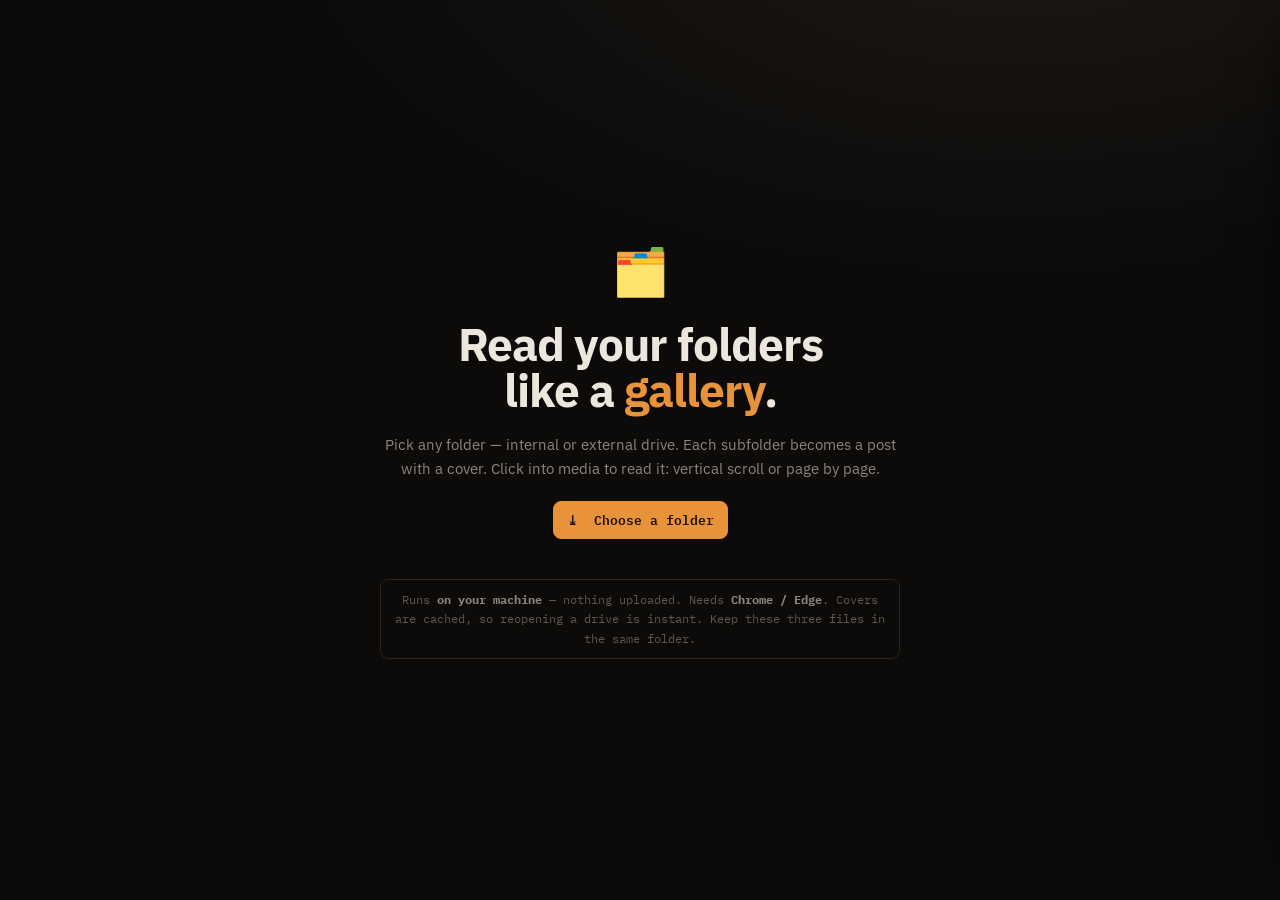
==== index.html @ b705c21a "Commit v1.1.0 feat: add gallery folder reader with media browsing and thumbnail caching  - Implement" ====
<!doctype html>
<html lang="en">
<head>
<meta charset="utf-8">
<meta name="viewport" content="width=device-width, initial-scale=1, viewport-fit=cover">
<title>Gallery — folder reader</title>
<link rel="preconnect" href="https://fonts.googleapis.com">
<link rel="preconnect" href="https://fonts.gstatic.com" crossorigin>
<link href="https://fonts.googleapis.com/css2?family=IBM+Plex+Mono:wght@400;500;600&family=IBM+Plex+Sans:wght@400;500;600;700&display=swap" rel="stylesheet">
<link rel="stylesheet" href="./styles.css">
</head>
<body>

<div id="prog"></div>

<header id="bar" style="display:none">
  <div class="brand">▚ <b>GALLERY</b></div>
  <nav class="crumbs" id="crumbs"></nav>
  <input id="filter" class="filter" placeholder="filter…" autocomplete="off" spellcheck="false">
  <button class="btn ghost icon" id="settingsBtn" title="Settings">⚙</button>
  <button class="btn ghost" id="rootBtn" title="Open a different root folder">⤓ folder</button>
</header>

<section id="intro">
  <div class="ico">🗂️</div>
  <h1>Read your folders<br>like a <span>gallery</span>.</h1>
  <p>Pick any folder — internal or external drive. Each subfolder becomes a post with a cover. Click into media to read it: vertical scroll or page by page.</p>
  <div class="acts">
    <button class="btn solid" id="pick">⤓ &nbsp;Choose a folder</button>
  </div>
  <div class="recents" id="recents"></div>
  <div class="note">Runs <b>on your machine</b> — nothing uploaded. Needs <b>Chrome / Edge</b>. Covers are cached, so reopening a drive is instant. Keep these three files in the same folder.</div>
</section>

<main id="main" style="display:none"></main>

<div id="reader">
  <div class="rbar">
    <span class="rtitle" id="rtitle"></span>
    <span class="rcount" id="rcount"></span>
    <div class="spacer" style="flex:1"></div>
    <div class="seg">
      <button id="mScroll" class="act">↕ scroll</button>
      <button id="mPage">⇄ pages</button>
    </div>
    <button class="rclose" id="slide" title="Slideshow (s)">▶</button>
    <button class="rclose" id="rclose" title="Close (Esc)">✕</button>
  </div>
  <div class="scroll" id="scroll"></div>
  <div class="paged" id="paged">
    <div class="zone l" id="zL"></div>
    <div class="zone r" id="zR"></div>
    <button class="nav l" id="navL">‹</button>
    <div class="stage" id="stage"></div>
    <button class="nav r" id="navR">›</button>
  </div>
</div>

<aside id="settings" class="drawer">
  <div class="dhead"><span>⚙ Settings</span><button class="rclose" id="sClose">✕</button></div>
  <div class="sect"><h4>Card size</h4>
    <div class="seg" id="segDensity"><button data-v="compact">compact</button><button data-v="cozy">cozy</button><button data-v="large">large</button></div></div>
  <div class="sect"><h4>Reading width · scroll</h4>
    <div class="seg" id="segWidth"><button data-v="narrow">narrow</button><button data-v="medium">medium</button><button data-v="full">full</button></div></div>
  <div class="sect"><h4>Order</h4>
    <div class="seg" id="segSort"><button data-v="name">name ↑</button><button data-v="nameDesc">name ↓</button><button data-v="shuffle">shuffle</button></div></div>
  <div class="sect"><h4>Snap scrolling</h4>
    <div class="seg" id="segSnap"><button data-v="on">on</button><button data-v="off">off</button></div></div>
  <div class="sect"><h4>Thumbnail cache</h4>
    <div class="cacheline" id="cacheStat">—</div>
    <button class="btn" id="clearCache">Clear cache</button></div>
</aside>
<div id="backdrop"></div>

<div class="toast" id="toast"></div>

<script src="./app.js"></script>
</body>
</html>
---- styles.css ----
/* ====================================================================
   Gallery — folder reader · styles
   ==================================================================== */
:root{
  --bg:#0c0b0a; --bg2:#141210; --panel:#1a1714;
  --line:#2a2521; --line2:#3a332c;
  --txt:#ece6dd; --dim:#8c857b; --faint:#5d574e;
  --accent:#e8923a; --accent2:#f0b46a; --bad:#d8503c;
  --mono:"IBM Plex Mono",ui-monospace,Menlo,Consolas,monospace;
  --sans:"IBM Plex Sans",system-ui,sans-serif;
  --r:10px; --ease:cubic-bezier(.2,.7,.2,1);
  --card-min:216px; --read-w:1000px;
}
*{box-sizing:border-box;margin:0;padding:0}
html,body{height:100%}
body{
  background:radial-gradient(1200px 600px at 80% -10%, #1c1814 0%, transparent 60%), var(--bg);
  color:var(--txt); font-family:var(--sans); -webkit-font-smoothing:antialiased; overflow-x:hidden;
}
button{font:inherit;color:inherit;cursor:pointer;background:none;border:none}
input{font:inherit}

/* progress (slow disks) */
#prog{position:fixed;left:0;top:0;height:2px;width:100%;z-index:130;overflow:hidden;opacity:0;transition:opacity .2s;pointer-events:none}
#prog.go{opacity:1}
#prog::before{content:"";position:absolute;left:-40%;width:40%;height:100%;background:var(--accent);animation:ind 1.1s infinite var(--ease)}
@keyframes ind{0%{left:-40%}100%{left:100%}}

/* header */
header{position:sticky;top:0;z-index:40;display:flex;align-items:center;gap:12px;padding:12px 18px;
  background:rgba(12,11,10,.82);backdrop-filter:blur(14px);border-bottom:1px solid var(--line)}
.brand{font-family:var(--mono);font-weight:600;letter-spacing:.5px;font-size:13px;color:var(--accent);white-space:nowrap}
.brand b{color:var(--txt)}
.crumbs{display:flex;align-items:center;gap:6px;flex-wrap:wrap;font-family:var(--mono);font-size:13px;overflow:hidden;flex:1;min-width:0}
.crumbs button{color:var(--dim);padding:2px 6px;border-radius:6px;max-width:240px;overflow:hidden;text-overflow:ellipsis;white-space:nowrap;transition:color .15s,background .15s}
.crumbs button:hover{color:var(--txt);background:var(--panel)}
.crumbs button:last-child{color:var(--txt)}
.crumbs .sep{color:var(--faint)}
.filter{font-family:var(--mono);font-size:12.5px;background:var(--bg2);border:1px solid var(--line2);color:var(--txt);border-radius:8px;padding:6px 10px;width:128px;transition:width .22s var(--ease),border-color .15s}
.filter::placeholder{color:var(--faint)}
.filter:focus{outline:none;border-color:var(--accent);width:188px}
.btn{border:1px solid var(--line2);border-radius:8px;padding:7px 13px;font-family:var(--mono);font-size:12.5px;color:var(--txt);
  display:inline-flex;align-items:center;gap:8px;white-space:nowrap;transition:border-color .15s,background .15s,transform .06s,box-shadow .15s}
.btn:hover{border-color:var(--accent);background:var(--panel);box-shadow:0 0 0 3px rgba(232,146,58,.08)}
.btn:active{transform:translateY(1px) scale(.985)}
.btn.solid{background:var(--accent);color:#1a1208;border-color:var(--accent);font-weight:600}
.btn.solid:hover{background:var(--accent2);box-shadow:0 6px 18px -8px rgba(232,146,58,.7)}
.btn.ghost{color:var(--dim)} .btn.ghost:hover{color:var(--txt)}
.btn.icon{padding:7px 10px;font-size:15px}

/* intro */
#intro{min-height:100dvh;display:flex;flex-direction:column;align-items:center;justify-content:center;text-align:center;padding:40px 24px;gap:20px}
#intro>*{animation:rise .6s var(--ease) both}
#intro .ico{font-size:46px;animation-delay:.02s}
#intro h1{font-weight:700;font-size:clamp(28px,5vw,46px);letter-spacing:-1px;line-height:1;animation-delay:.08s}
#intro h1 span{color:var(--accent)}
#intro p{color:var(--dim);max-width:520px;line-height:1.6;font-size:15px;animation-delay:.14s}
#intro .acts{display:flex;gap:10px;flex-wrap:wrap;justify-content:center;animation-delay:.2s}
.recents{display:flex;flex-direction:column;gap:6px;align-items:center;animation-delay:.24s}
.recents .rec{font-family:var(--mono);font-size:12px;color:var(--dim);border:1px solid var(--line);border-radius:7px;padding:6px 12px;transition:.15s;max-width:80vw;overflow:hidden;text-overflow:ellipsis;white-space:nowrap}
.recents .rec:hover{color:var(--txt);border-color:var(--accent2);background:var(--panel)}
#intro .note{font-family:var(--mono);font-size:11.5px;color:var(--faint);border:1px solid var(--line);border-radius:8px;padding:10px 14px;max-width:520px;line-height:1.7;animation-delay:.3s}
#intro .note b{color:var(--dim)}

/* grid */
main{padding:20px 18px 90px;max-width:1600px;margin:0 auto}
.here{display:flex;align-items:center;gap:14px;flex-wrap:wrap;border:1px solid var(--line);background:linear-gradient(180deg,var(--panel),var(--bg2));border-radius:var(--r);padding:14px 16px;margin-bottom:22px;animation:rise .4s var(--ease) both}
.here .lbl{font-family:var(--mono);font-size:12.5px;color:var(--dim)} .here .lbl b{color:var(--txt)}
.grid{display:grid;gap:16px;grid-template-columns:repeat(auto-fill,minmax(var(--card-min),1fr))}
.card{border:1px solid var(--line);border-radius:var(--r);overflow:hidden;background:var(--bg2);display:flex;flex-direction:column;
  opacity:0;transform:translateY(12px);animation:rise .45s var(--ease) forwards;transition:border-color .18s,transform .18s var(--ease),box-shadow .18s}
.card.hide{display:none}
.card:hover{border-color:var(--line2);transform:translateY(-3px);box-shadow:0 14px 30px -18px rgba(0,0,0,.9)}
.card:hover .cover .open-hint{opacity:1;transform:none}
.card:hover .cover .img{transform:scale(1.06)}
.cover{position:relative;aspect-ratio:4/5;overflow:hidden;cursor:pointer;background:repeating-linear-gradient(45deg,#15120f 0 10px,#171310 10px 20px)}
.cover .img{position:absolute;inset:0;width:100%;height:100%;object-fit:cover;display:block;background:#0a0908;opacity:0;transform:scale(1.02);transition:opacity .45s ease,transform .55s var(--ease)}
.cover .img.in{opacity:1;transform:none}
.cover .ph{position:absolute;inset:0;display:flex;align-items:center;justify-content:center;color:var(--faint);font-size:30px}
.cover .badge{position:absolute;left:8px;top:8px;display:flex;gap:6px;flex-wrap:wrap;z-index:2}
.chip{font-family:var(--mono);font-size:10.5px;line-height:1;background:rgba(8,7,6,.8);border:1px solid var(--line2);color:var(--dim);padding:4px 6px;border-radius:6px;backdrop-filter:blur(4px)}
.chip.vid{color:var(--accent2);border-color:#5a3f1e}
.cover .open-hint{position:absolute;right:8px;bottom:8px;z-index:2;opacity:0;transform:translateY(4px);transition:opacity .18s,transform .18s var(--ease);
  font-family:var(--mono);font-size:10.5px;color:#1a1208;background:var(--accent);padding:4px 8px;border-radius:6px;font-weight:600}
.meta{display:flex;align-items:center;gap:8px;padding:10px 11px}
.meta .name{font-size:13.5px;font-weight:500;line-height:1.3;overflow:hidden;text-overflow:ellipsis;white-space:nowrap;flex:1}
.enter{border:1px solid var(--line2);border-radius:7px;width:30px;height:28px;display:grid;place-items:center;color:var(--dim);flex:none;font-size:15px;transition:.15s}
.enter:hover{color:var(--accent);border-color:var(--accent);background:var(--panel);transform:translateX(1px)}
.empty{color:var(--faint);font-family:var(--mono);font-size:13px;padding:60px 0;text-align:center}

/* shimmer */
.shim{position:relative;overflow:hidden}
.shim::after{content:"";position:absolute;inset:0;transform:translateX(-100%);background:linear-gradient(100deg,transparent 35%,rgba(232,146,58,.07) 50%,transparent 65%);animation:sh 1.5s infinite}
@keyframes sh{to{transform:translateX(100%)}}
@keyframes rise{to{opacity:1;transform:none}}

/* reader */
#reader{position:fixed;inset:0;z-index:90;background:#060504;display:none;flex-direction:column;opacity:0;transition:opacity .2s}
#reader.on{display:flex;opacity:1}
#reader.open-anim .rbar,#reader.open-anim .scroll,#reader.open-anim .paged{animation:fadeUp .35s var(--ease) both}
@keyframes fadeUp{from{opacity:0;transform:translateY(8px)}to{opacity:1;transform:none}}
.rbar{position:sticky;top:0;z-index:6;display:flex;align-items:center;gap:12px;padding:10px 16px;background:rgba(6,5,4,.72);backdrop-filter:blur(12px);border-bottom:1px solid var(--line);transition:opacity .28s,transform .28s var(--ease)}
#reader.hidebar .rbar{opacity:0;transform:translateY(-100%);pointer-events:none}
.rtitle{font-family:var(--mono);font-size:13px;color:var(--txt);overflow:hidden;text-overflow:ellipsis;white-space:nowrap}
.rcount{font-family:var(--mono);font-size:12px;color:var(--dim);white-space:nowrap}
.seg{display:flex;border:1px solid var(--line2);border-radius:8px;overflow:hidden}
.seg button{padding:6px 11px;font-family:var(--mono);font-size:11.5px;color:var(--dim);transition:background .18s,color .18s}
.seg button.act{background:var(--accent);color:#1a1208;font-weight:600}
.rclose{border:1px solid var(--line2);border-radius:8px;width:32px;height:30px;display:grid;place-items:center;color:var(--dim);font-size:15px;transition:.15s}
.rclose:hover{color:var(--txt);border-color:var(--accent)}
#rclose:hover{color:var(--bad);border-color:var(--bad);transform:rotate(90deg)}

.scroll{flex:1;overflow-y:auto;overflow-x:hidden;scroll-snap-type:y proximity;scroll-behavior:smooth;-webkit-overflow-scrolling:touch;overscroll-behavior:contain}
.scroll .item{display:flex;justify-content:center;padding:0 0 3px;scroll-snap-align:start;min-height:60vh}
.scroll .item.loaded{min-height:0}
.scroll .item>*{max-width:min(var(--read-w),100%);width:100%;height:auto;display:block;background:#0a0908;opacity:0;transition:opacity .3s ease}
.scroll .item.shown>*{opacity:1}

.paged{flex:1;position:relative;display:none;align-items:center;justify-content:center;overflow:hidden;touch-action:pan-y}
.paged.on{display:flex}
.paged .stage{max-width:100%;max-height:100%;display:flex;align-items:center;justify-content:center;will-change:opacity,transform}
.paged .stage>*{max-width:100vw;max-height:calc(100dvh - 8px);width:auto;height:auto;object-fit:contain;background:#060504}
.zone{position:absolute;top:0;bottom:0;width:34%;z-index:3}
.zone.l{left:0;cursor:w-resize}.zone.r{right:0;cursor:e-resize}
.paged.video .zone{pointer-events:none}
.nav{position:absolute;top:50%;z-index:4;width:46px;height:46px;border-radius:50%;display:grid;place-items:center;background:rgba(20,18,16,.7);border:1px solid var(--line2);color:var(--txt);font-size:20px;opacity:0;pointer-events:none;transform:translateY(-50%) scale(.92);transition:opacity .2s,transform .2s var(--ease),background .15s,color .15s}
.nav.l{left:14px}.nav.r{right:14px}
.nav.show{opacity:.92;pointer-events:auto;transform:translateY(-50%) scale(1)}
.nav.show:hover{background:var(--accent);color:#1a1208;border-color:var(--accent);transform:translateY(-50%) scale(1.08)}

/* settings drawer */
.drawer{position:fixed;top:0;right:0;height:100dvh;width:336px;max-width:88vw;z-index:120;background:var(--bg2);border-left:1px solid var(--line2);transform:translateX(102%);transition:transform .28s var(--ease);display:flex;flex-direction:column;overflow-y:auto;box-shadow:-20px 0 50px -30px #000}
.drawer.on{transform:none}
#backdrop{position:fixed;inset:0;background:rgba(0,0,0,.5);z-index:110;opacity:0;pointer-events:none;transition:opacity .25s}
#backdrop.on{opacity:1;pointer-events:auto}
.dhead{display:flex;align-items:center;justify-content:space-between;padding:15px 18px;border-bottom:1px solid var(--line);font-family:var(--mono);font-size:13px;color:var(--txt);position:sticky;top:0;background:var(--bg2);z-index:1}
.sect{padding:15px 18px;border-bottom:1px solid var(--line)}
.sect h4{font-family:var(--mono);font-size:10.5px;text-transform:uppercase;letter-spacing:1.2px;color:var(--dim);margin-bottom:10px;font-weight:600}
.drawer .seg{width:100%}
.drawer .seg button{flex:1;text-align:center}
.cacheline{font-family:var(--mono);font-size:12px;color:var(--dim);margin-bottom:11px}

.toast{position:fixed;left:50%;bottom:24px;transform:translateX(-50%) translateY(20px);background:var(--panel);border:1px solid var(--line2);color:var(--txt);padding:10px 16px;border-radius:9px;font-family:var(--mono);font-size:12.5px;z-index:200;opacity:0;transition:.25s;pointer-events:none;max-width:90vw}
.toast.on{opacity:1;transform:translateX(-50%) translateY(0)}

::-webkit-scrollbar{width:11px;height:11px}
::-webkit-scrollbar-thumb{background:var(--line2);border-radius:6px;border:3px solid var(--bg)}
::-webkit-scrollbar-track{background:transparent}
@media (prefers-reduced-motion:reduce){*{animation-duration:.01ms!important;transition-duration:.01ms!important}}
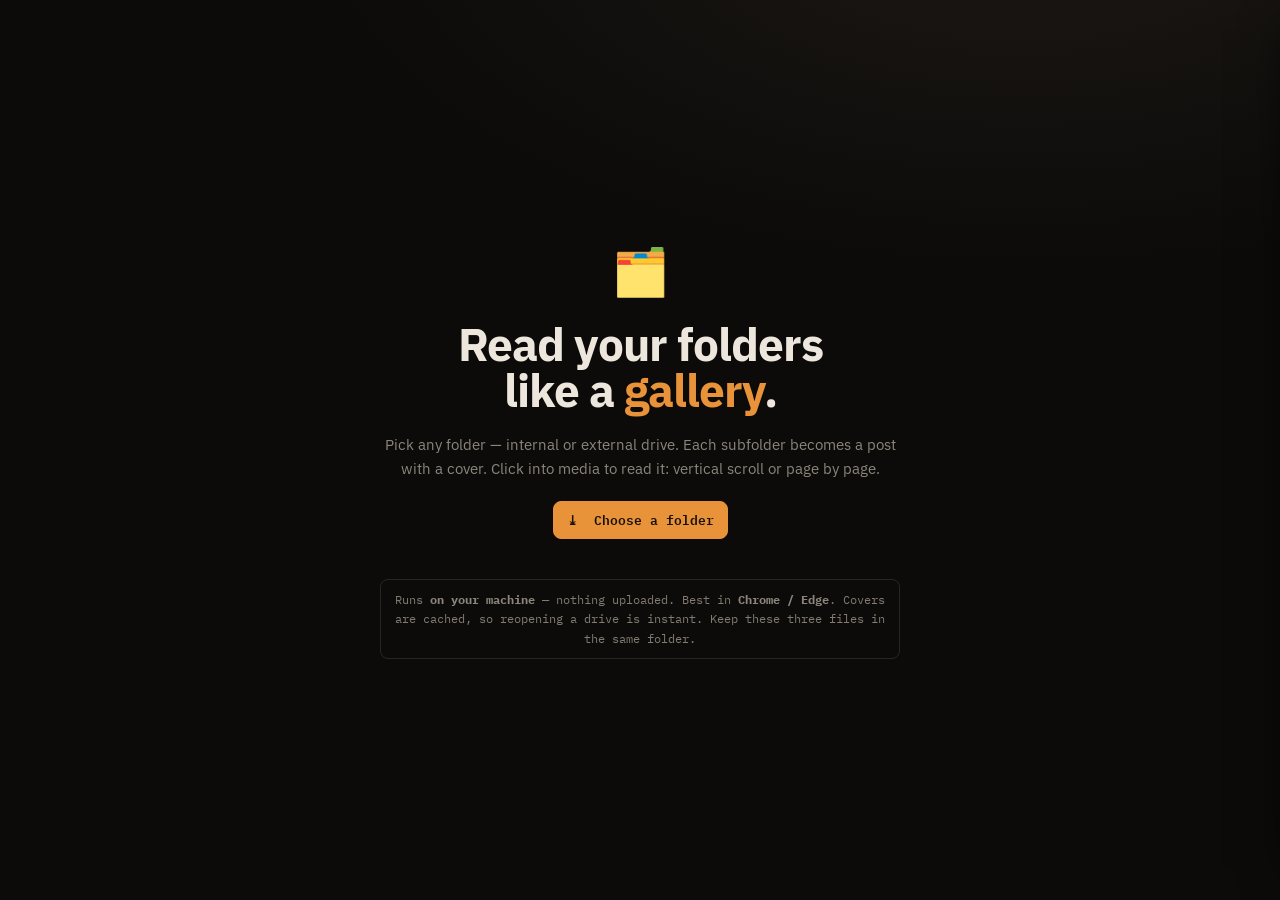
==== commit 93e7146e: "Implement improvements roadmap (mixed-content nav, a11y, viewer features, fallback) Implements all f" ====
--- a/index.html
+++ b/index.html
@@ -15,10 +15,10 @@
 
 <header id="bar" style="display:none">
   <div class="brand">▚ <b>GALLERY</b></div>
-  <nav class="crumbs" id="crumbs"></nav>
-  <input id="filter" class="filter" placeholder="filter…" autocomplete="off" spellcheck="false">
-  <button class="btn ghost icon" id="settingsBtn" title="Settings">⚙</button>
-  <button class="btn ghost" id="rootBtn" title="Open a different root folder">⤓ folder</button>
+  <nav class="crumbs" id="crumbs" aria-label="Breadcrumb"></nav>
+  <input id="filter" class="filter" placeholder="filter…" autocomplete="off" spellcheck="false" aria-label="Filter cards">
+  <button class="btn ghost icon" id="settingsBtn" title="Settings" aria-label="Open settings">⚙</button>
+  <button class="btn ghost" id="rootBtn" title="Open a different root folder" aria-label="Open a different root folder">⤓ folder</button>
 </header>
 
 <section id="intro">
@@ -29,35 +29,39 @@
     <button class="btn solid" id="pick">⤓ &nbsp;Choose a folder</button>
   </div>
   <div class="recents" id="recents"></div>
-  <div class="note">Runs <b>on your machine</b> — nothing uploaded. Needs <b>Chrome / Edge</b>. Covers are cached, so reopening a drive is instant. Keep these three files in the same folder.</div>
+  <div class="note" id="introNote">Runs <b>on your machine</b> — nothing uploaded. Best in <b>Chrome / Edge</b>. Covers are cached, so reopening a drive is instant. Keep these three files in the same folder.</div>
 </section>
 
 <main id="main" style="display:none"></main>
 
-<div id="reader">
+<div id="reader" role="dialog" aria-modal="true" aria-labelledby="rtitle">
   <div class="rbar">
     <span class="rtitle" id="rtitle"></span>
     <span class="rcount" id="rcount"></span>
     <div class="spacer" style="flex:1"></div>
-    <div class="seg">
-      <button id="mScroll" class="act">↕ scroll</button>
-      <button id="mPage">⇄ pages</button>
+    <div class="seg" id="segMode" role="group" aria-label="Reading mode">
+      <button id="mScroll" class="act" aria-pressed="true">↕ scroll</button>
+      <button id="mPage" aria-pressed="false">⇄ pages</button>
     </div>
-    <button class="rclose" id="slide" title="Slideshow (s)">▶</button>
-    <button class="rclose" id="rclose" title="Close (Esc)">✕</button>
+    <button class="rclose" id="infoBtn" title="Image info (i)" aria-label="Toggle image info" aria-pressed="false">ⓘ</button>
+    <button class="rclose" id="dlBtn" title="Download current item" aria-label="Download current item">⤓</button>
+    <button class="rclose" id="fsBtn" title="Fullscreen (f)" aria-label="Toggle fullscreen" aria-pressed="false">⛶</button>
+    <button class="rclose" id="slide" title="Slideshow (s)" aria-label="Toggle slideshow" aria-pressed="false">▶</button>
+    <button class="rclose" id="rclose" title="Close (Esc)" aria-label="Close reader">✕</button>
   </div>
   <div class="scroll" id="scroll"></div>
   <div class="paged" id="paged">
     <div class="zone l" id="zL"></div>
     <div class="zone r" id="zR"></div>
-    <button class="nav l" id="navL">‹</button>
+    <button class="nav l" id="navL" aria-label="Previous item">‹</button>
     <div class="stage" id="stage"></div>
-    <button class="nav r" id="navR">›</button>
+    <button class="nav r" id="navR" aria-label="Next item">›</button>
+    <div class="rinfo" id="rinfo"></div>
   </div>
 </div>
 
-<aside id="settings" class="drawer">
-  <div class="dhead"><span>⚙ Settings</span><button class="rclose" id="sClose">✕</button></div>
+<aside id="settings" class="drawer" aria-label="Settings">
+  <div class="dhead"><span>⚙ Settings</span><button class="rclose" id="sClose" aria-label="Close settings">✕</button></div>
   <div class="sect"><h4>Card size</h4>
     <div class="seg" id="segDensity"><button data-v="compact">compact</button><button data-v="cozy">cozy</button><button data-v="large">large</button></div></div>
   <div class="sect"><h4>Reading width · scroll</h4>
@@ -66,6 +70,8 @@
     <div class="seg" id="segSort"><button data-v="name">name ↑</button><button data-v="nameDesc">name ↓</button><button data-v="shuffle">shuffle</button></div></div>
   <div class="sect"><h4>Snap scrolling</h4>
     <div class="seg" id="segSnap"><button data-v="on">on</button><button data-v="off">off</button></div></div>
+  <div class="sect"><h4>Slideshow interval</h4>
+    <div class="seg" id="segSlide"><button data-v="2000">2s</button><button data-v="3500">3.5s</button><button data-v="6000">6s</button></div></div>
   <div class="sect"><h4>Thumbnail cache</h4>
     <div class="cacheline" id="cacheStat">—</div>
     <button class="btn" id="clearCache">Clear cache</button></div>
--- a/styles.css
+++ b/styles.css
@@ -4,7 +4,7 @@
 :root{
   --bg:#0c0b0a; --bg2:#141210; --panel:#1a1714;
   --line:#2a2521; --line2:#3a332c;
-  --txt:#ece6dd; --dim:#8c857b; --faint:#5d574e;
+  --txt:#ece6dd; --dim:#8c857b; --faint:#837b70;
   --accent:#e8923a; --accent2:#f0b46a; --bad:#d8503c;
   --mono:"IBM Plex Mono",ui-monospace,Menlo,Consolas,monospace;
   --sans:"IBM Plex Sans",system-ui,sans-serif;
@@ -19,6 +19,10 @@
 }
 button{font:inherit;color:inherit;cursor:pointer;background:none;border:none}
 input{font:inherit}
+
+/* visible keyboard focus (mouse users keep clean UI via :focus-visible) */
+:focus-visible{outline:2px solid var(--accent);outline-offset:2px}
+.filter:focus-visible{outline:2px solid var(--accent);outline-offset:1px}
 
 /* progress (slow disks) */
 #prog{position:fixed;left:0;top:0;height:2px;width:100%;z-index:130;overflow:hidden;opacity:0;transition:opacity .2s;pointer-events:none}
@@ -64,8 +68,6 @@
 
 /* grid */
 main{padding:20px 18px 90px;max-width:1600px;margin:0 auto}
-.here{display:flex;align-items:center;gap:14px;flex-wrap:wrap;border:1px solid var(--line);background:linear-gradient(180deg,var(--panel),var(--bg2));border-radius:var(--r);padding:14px 16px;margin-bottom:22px;animation:rise .4s var(--ease) both}
-.here .lbl{font-family:var(--mono);font-size:12.5px;color:var(--dim)} .here .lbl b{color:var(--txt)}
 .grid{display:grid;gap:16px;grid-template-columns:repeat(auto-fill,minmax(var(--card-min),1fr))}
 .card{border:1px solid var(--line);border-radius:var(--r);overflow:hidden;background:var(--bg2);display:flex;flex-direction:column;
   opacity:0;transform:translateY(12px);animation:rise .45s var(--ease) forwards;transition:border-color .18s,transform .18s var(--ease),box-shadow .18s}
@@ -108,7 +110,14 @@
 .seg button.act{background:var(--accent);color:#1a1208;font-weight:600}
 .rclose{border:1px solid var(--line2);border-radius:8px;width:32px;height:30px;display:grid;place-items:center;color:var(--dim);font-size:15px;transition:.15s}
 .rclose:hover{color:var(--txt);border-color:var(--accent)}
+.rclose.act{color:var(--accent);border-color:var(--accent);background:var(--panel)}
 #rclose:hover{color:var(--bad);border-color:var(--bad);transform:rotate(90deg)}
+
+/* paged image-info overlay */
+.rinfo{position:absolute;left:50%;bottom:14px;transform:translateX(-50%);z-index:5;max-width:92vw;
+  font-family:var(--mono);font-size:12px;color:var(--txt);background:rgba(6,5,4,.82);border:1px solid var(--line2);
+  padding:6px 12px;border-radius:8px;backdrop-filter:blur(8px);display:none;overflow:hidden;text-overflow:ellipsis;white-space:nowrap}
+.rinfo.on{display:block}
 
 .scroll{flex:1;overflow-y:auto;overflow-x:hidden;scroll-snap-type:y proximity;scroll-behavior:smooth;-webkit-overflow-scrolling:touch;overscroll-behavior:contain}
 .scroll .item{display:flex;justify-content:center;padding:0 0 3px;scroll-snap-align:start;min-height:60vh}
